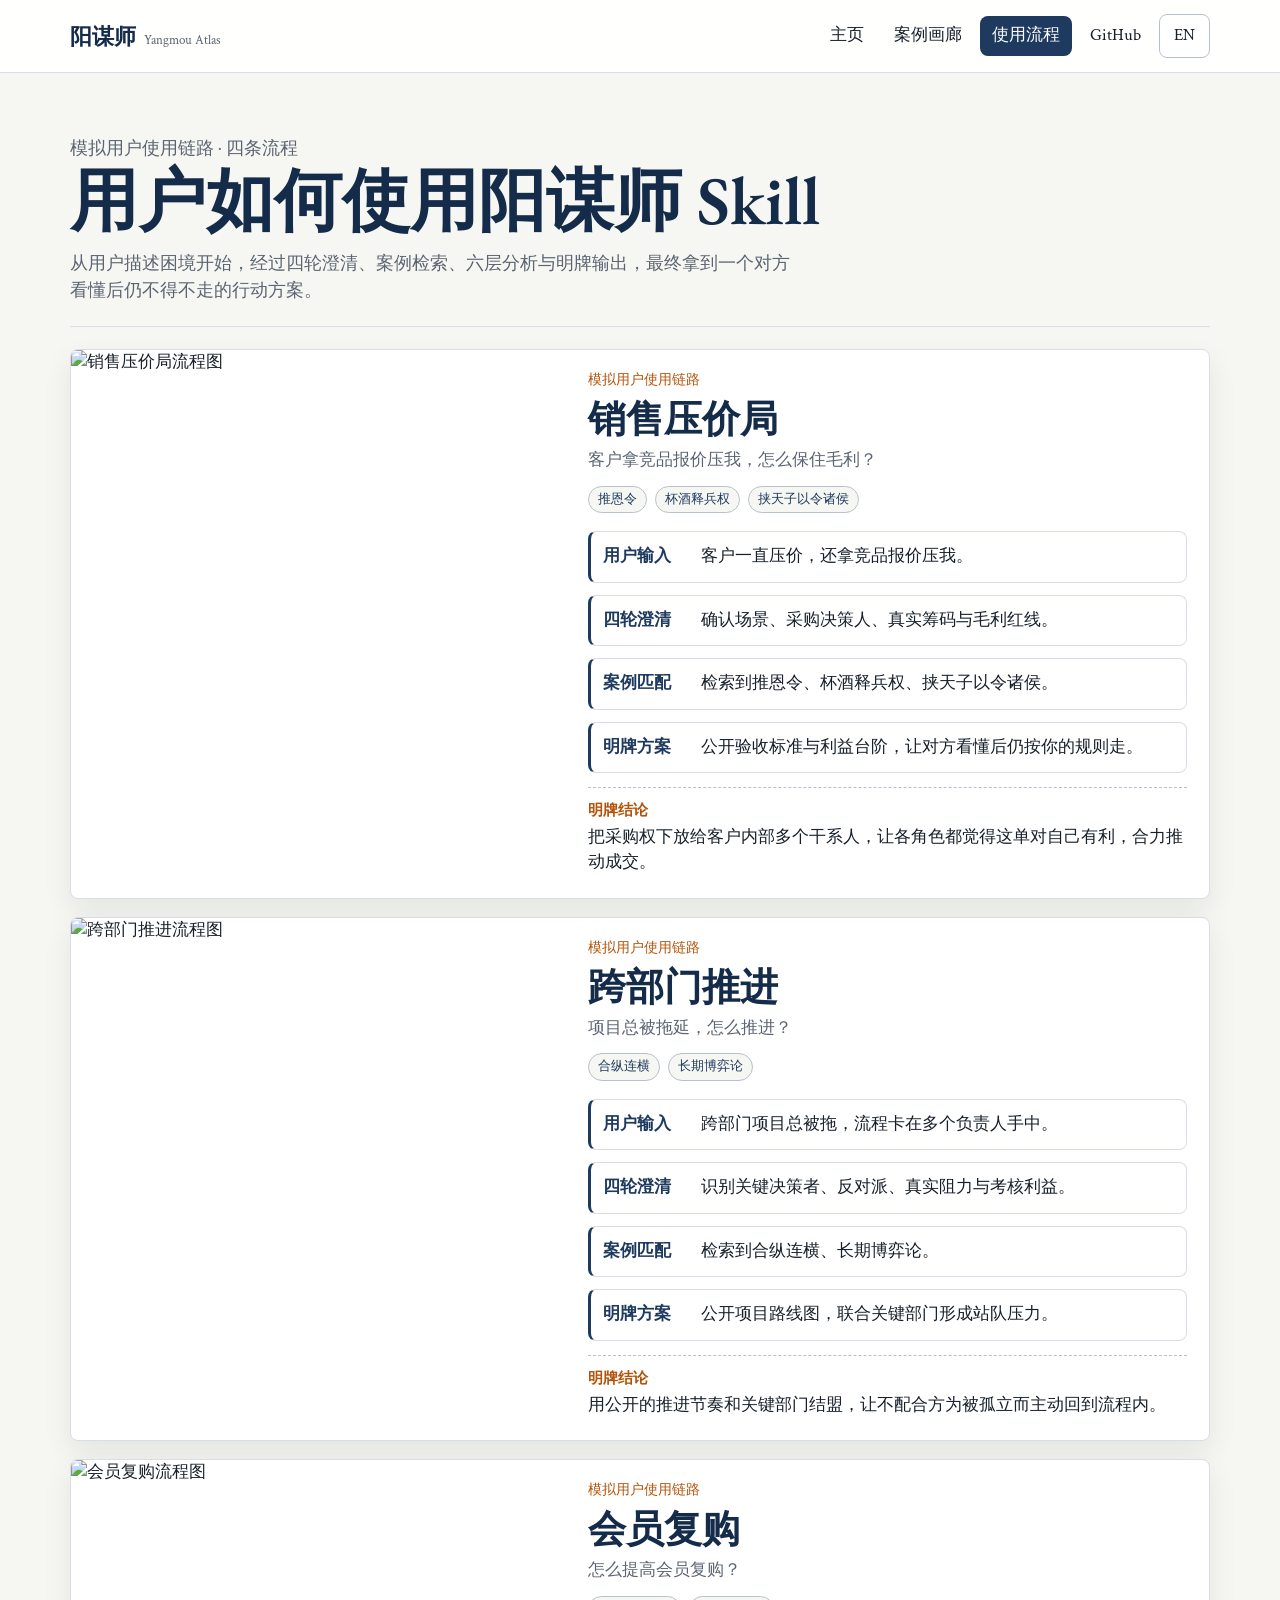
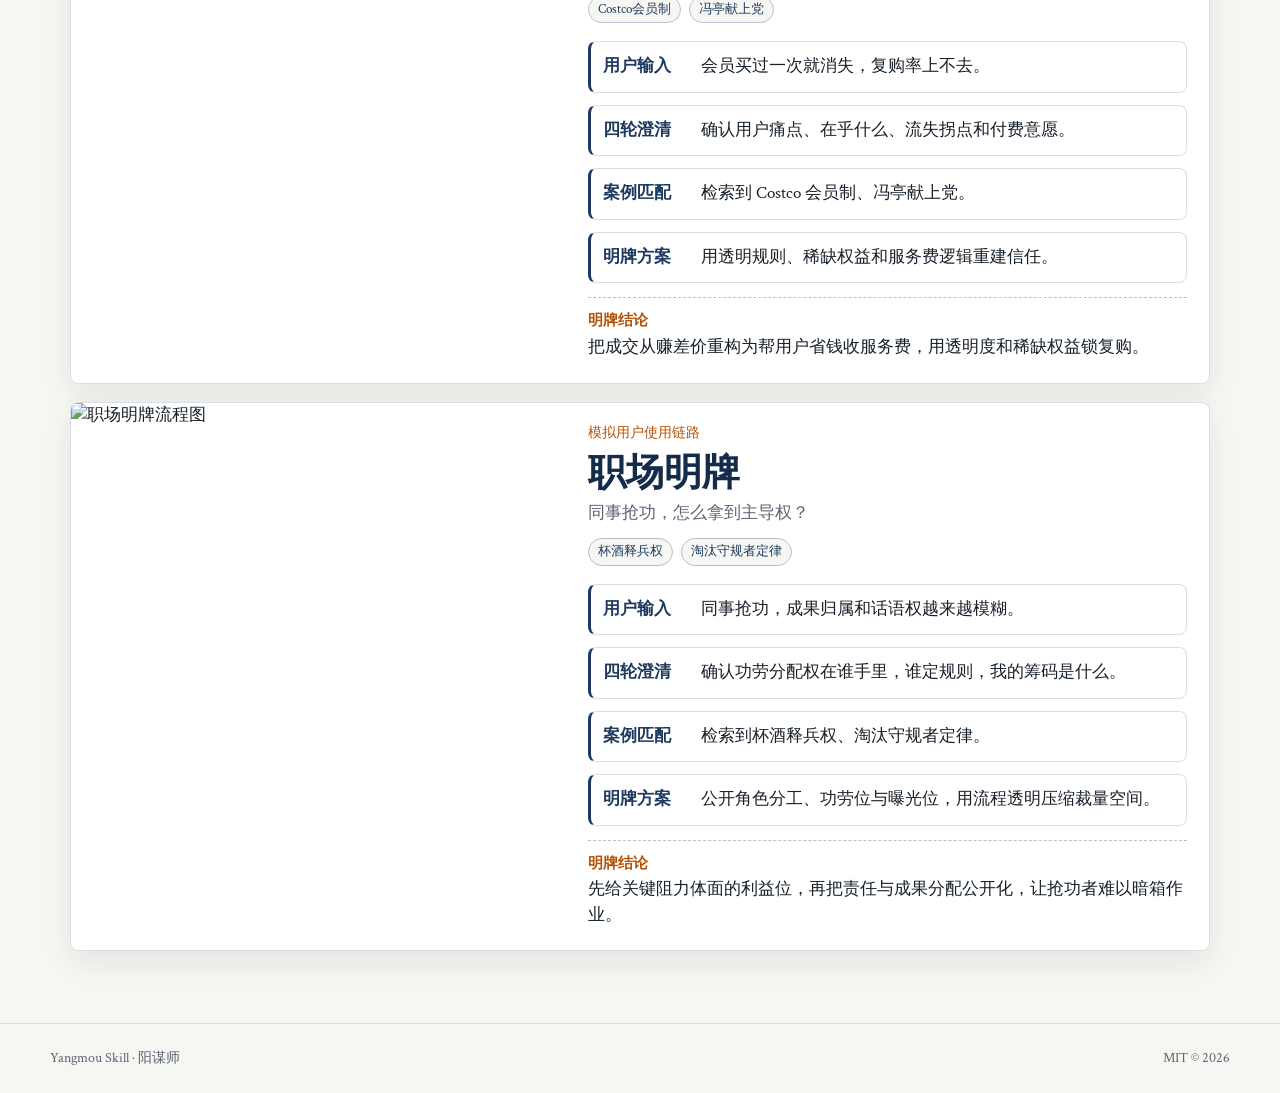
==== docs/flows.html @ ef7ddfec "deploy docs: docs/flows.html" ====
<!DOCTYPE html>
<html lang="zh-CN" data-i18n-title="flows_page_title" data-i18n-description="flows_description">
<head>
  <meta charset="UTF-8">
  <meta name="viewport" content="width=device-width, initial-scale=1.0">
  <title>阳谋师 · 模拟用户使用流程</title>
  <meta name="description" content="四条模拟用户使用阳谋师 Skill 的流程图：销售压价、跨部门推进、会员复购、职场明牌。">
  <meta name="theme-color" content="#f6f7f2">
  <link rel="preconnect" href="https://fonts.googleapis.com">
  <link rel="preconnect" href="https://fonts.gstatic.com" crossorigin>
  <link href="https://fonts.googleapis.com/css2?family=Crimson+Text:ital,wght@0,400;0,600;1,400&family=EB+Garamond:wght@400;500;600;700&display=swap" rel="stylesheet">
  <link rel="stylesheet" href="assets/site.css">
</head>
<body>
  <header class="site-header">
    <div class="header-inner">
      <a class="brand" href="index.html" aria-label="Yangmou home">
        <span>阳谋师</span>
        <small>Yangmou Atlas</small>
      </a>
      <nav class="nav" aria-label="主导航" data-i18n-aria-label="primary_navigation">
        <a href="index.html" data-i18n="home">主页</a>
        <a href="gallery.html" data-i18n="gallery">案例画廊</a>
        <a href="flows.html" aria-current="page" data-i18n="flows_nav">使用流程</a>
        <a href="https://github.com/whishi47/yangmou-skill" target="_blank" rel="noopener">GitHub</a>
      </nav>
    </div>
  </header>

  <main class="page-main flows-page">
    <section class="flows-intro">
      <p class="hero-note" data-i18n="flow_note">模拟用户使用链路 · 四条流程</p>
      <h1 data-i18n="flow_title">用户如何使用阳谋师 Skill</h1>
      <p data-i18n="flow_copy_main">从用户描述困境开始，经过四轮澄清、案例检索、六层分析与明牌输出，最终拿到一个对方看懂后仍不得不走的行动方案。</p>
    </section>
    <section id="flow-grid" class="flow-grid" aria-label="用户使用流程" data-i18n-aria-label="user_flows"></section>
  </main>

  <footer class="footer">
    <div class="footer-inner">
      <span>Yangmou Skill · 阳谋师</span>
      <span>MIT © 2026</span>
    </div>
  </footer>

  <script src="assets/cases.js"></script>
  <script src="assets/user-flows.js"></script>
</body>
</html>
---- docs/assets/site.css ----
:root {
  --paper: #f6f7f2;
  --surface: #ffffff;
  --ink: #17202a;
  --muted: #5b6472;
  --line: #d9dee6;
  --line-strong: #b7c0cd;
  --primary: #1e3a5f;
  --primary-deep: #142b4a;
  --accent: #b45309;
  --accent-soft: #fbe7cd;
  --green: #0f766e;
  --rose: #9f1239;
  --shadow: 0 12px 30px rgba(15, 23, 42, 0.08);
  --radius: 8px;
}

* {
  box-sizing: border-box;
}

html {
  scroll-behavior: smooth;
  scroll-padding-top: 96px;
}

body {
  margin: 0;
  background: var(--paper);
  color: var(--ink);
  font-family: "Crimson Text", "Songti SC", "STSong", Georgia, "Times New Roman", serif;
  font-size: 17px;
  line-height: 1.5;
}

h1, h2, h3, h4 {
  font-family: "EB Garamond", "Songti SC", "STSong", Georgia, serif;
  font-weight: 600;
  line-height: 1.12;
  letter-spacing: 0;
  margin: 0;
}

p {
  margin: 0;
}

a {
  color: var(--primary);
  text-decoration-thickness: 1px;
  text-underline-offset: 3px;
}

a:hover {
  color: var(--accent);
}

button, input, select {
  font: inherit;
}

button, summary, select {
  cursor: pointer;
}

:focus-visible {
  outline: 3px solid var(--accent);
  outline-offset: 2px;
}

.site-header {
  position: sticky;
  top: 0;
  z-index: 10;
  background: rgba(255, 255, 255, 0.92);
  border-bottom: 1px solid var(--line);
  backdrop-filter: blur(12px);
}

.header-inner {
  max-width: 1180px;
  margin: 0 auto;
  padding: 14px 20px;
  display: flex;
  align-items: center;
  justify-content: space-between;
  gap: 16px;
}

.brand {
  display: inline-flex;
  align-items: baseline;
  gap: 8px;
  font-family: "EB Garamond", "Songti SC", Georgia, serif;
  font-size: 22px;
  font-weight: 700;
  color: var(--primary-deep);
  text-decoration: none;
}

.brand small {
  color: var(--muted);
  font-family: "Crimson Text", "Songti SC", serif;
  font-size: 13px;
  font-weight: 400;
}

.nav {
  display: flex;
  align-items: center;
  gap: 6px;
}

.nav a {
  display: inline-flex;
  min-height: 40px;
  align-items: center;
  padding: 6px 12px;
  border-radius: var(--radius);
  color: var(--ink);
  text-decoration: none;
}

.nav a[aria-current="page"] {
  background: var(--primary);
  color: #fff;
}

.page-main {
  max-width: 1180px;
  margin: 0 auto;
  padding: 24px 20px 72px;
}

.hero {
  display: grid;
  grid-template-columns: minmax(0, 1.1fr) minmax(300px, 0.9fr);
  gap: 28px;
  align-items: end;
  padding: 34px 0 30px;
  border-bottom: 1px solid var(--line);
}

.hero h1 {
  max-width: 720px;
  font-size: clamp(38px, 7vw, 76px);
}

.hero p {
  max-width: 640px;
  margin-top: 18px;
  color: var(--muted);
  font-size: 19px;
}

.hero .hero-note {
  padding: 18px 0 2px;
  color: var(--accent);
}

.stats {
  display: grid;
  grid-template-columns: repeat(4, 1fr);
  border: 1px solid var(--line);
  border-radius: var(--radius);
  background: var(--surface);
  box-shadow: var(--shadow);
  overflow: hidden;
}

.stat {
  padding: 18px 16px;
  border-right: 1px solid var(--line);
}

.stat:last-child {
  border-right: 0;
}

.stat strong {
  display: block;
  font-family: "EB Garamond", "Songti SC", Georgia, serif;
  font-size: 34px;
  line-height: 1;
  color: var(--primary);
}

.stat span {
  display: block;
  margin-top: 8px;
  color: var(--muted);
  font-size: 14px;
}

input, select {
  min-height: 44px;
  padding: 9px 12px;
  border: 1px solid var(--line-strong);
  border-radius: var(--radius);
  background: #fff;
  color: var(--ink);
}

input:focus, select:focus {
  border-color: var(--primary);
}

button, .pill-button {
  min-height: 44px;
  padding: 8px 14px;
  border: 1px solid var(--line-strong);
  border-radius: var(--radius);
  background: var(--surface);
  color: var(--ink);
  transition: background 160ms ease, border-color 160ms ease, color 160ms ease;
}

button.primary, .pill-button.active, .chip.active {
  background: var(--primary);
  border-color: var(--primary);
  color: #fff;
}

button:hover, .pill-button:hover {
  border-color: var(--accent);
  color: var(--accent);
}

.result-list {
  display: grid;
  gap: 14px;
  margin-top: 18px;
}

.result-card {
  display: grid;
  grid-template-columns: auto 1fr;
  gap: 14px;
  padding: 16px;
  border: 1px solid var(--line);
  border-left: 4px solid var(--primary);
  border-radius: var(--radius);
  background: var(--surface);
}

.result-card .rank {
  width: 44px;
  height: 44px;
  display: grid;
  place-items: center;
  border-radius: 50%;
  background: var(--primary);
  color: #fff;
  font-family: "EB Garamond", Georgia, serif;
  font-weight: 700;
}

.result-card h3 {
  font-size: 22px;
}

.result-card .meta {
  color: var(--muted);
  font-size: 14px;
}

.result-card p {
  margin-top: 8px;
}

.filter-grid {
  display: grid;
  grid-template-columns: repeat(4, minmax(0, 1fr));
  gap: 12px;
  padding: 16px 0;
}

.filter-field label {
  display: block;
  margin-bottom: 6px;
  color: var(--muted);
  font-size: 13px;
}

.filter-field select {
  width: 100%;
}

.chip-row {
  display: flex;
  flex-wrap: wrap;
  gap: 8px;
  padding: 0 0 14px;
}

.chip {
  min-height: 38px;
  padding: 6px 12px;
  border: 1px solid var(--line-strong);
  border-radius: 999px;
  background: var(--surface);
  color: var(--ink);
}

.chip.active {
  background: var(--primary);
  border-color: var(--primary);
  color: #fff;
}

.gallery-meta {
  color: var(--muted);
  font-size: 14px;
  margin-top: 8px;
}

.case-grid {
  display: grid;
  grid-template-columns: repeat(2, minmax(0, 1fr));
  gap: 16px;
  margin-top: 18px;
}

.case-card {
  border: 1px solid var(--line);
  border-radius: var(--radius);
  background: var(--surface);
  box-shadow: var(--shadow);
  overflow: hidden;
  scroll-margin-top: 96px;
}

.case-card-summary {
  display: block;
  padding: 18px 18px 16px;
}

.case-card-summary::-webkit-details-marker {
  display: none;
}

.case-kicker {
  display: flex;
  flex-wrap: wrap;
  gap: 8px;
  align-items: center;
  color: var(--muted);
  font-size: 13px;
  margin-bottom: 8px;
}

.case-kicker .type {
  padding: 2px 8px;
  border: 1px solid var(--line-strong);
  border-radius: 999px;
  background: var(--paper);
}

.case-card h3 {
  font-size: 27px;
}

.case-card .summary {
  margin-top: 10px;
}

.pillar-row {
  display: flex;
  flex-wrap: wrap;
  gap: 6px;
  margin-top: 12px;
}

.pill {
  padding: 3px 9px;
  border-radius: 999px;
  font-size: 13px;
  background: var(--primary);
  color: #fff;
}

.pill.green {
  background: var(--green);
}

.pill.accent {
  background: var(--accent);
}

.tag-row {
  display: flex;
  flex-wrap: wrap;
  gap: 6px;
  margin-top: 12px;
  color: var(--muted);
  font-size: 13px;
}

.details-body {
  border-top: 1px solid var(--line);
  padding: 18px;
  background: #fbfcf9;
}

.detail-block {
  margin-top: 12px;
  padding-top: 12px;
  border-top: 1px dashed var(--line-strong);
}

.detail-block h4 {
  font-size: 15px;
  color: var(--primary);
  margin-bottom: 6px;
}

.field-grid {
  display: grid;
  grid-template-columns: repeat(2, minmax(0, 1fr));
  gap: 12px;
  margin-top: 10px;
}

.field-box {
  padding: 10px;
  border: 1px solid var(--line);
  border-radius: var(--radius);
  background: var(--surface);
}

.field-box h5 {
  margin: 0 0 6px;
  color: var(--accent);
  font-size: 13px;
}

.empty-state {
  grid-column: 1 / -1;
  padding: 40px 20px;
  text-align: center;
  border: 1px dashed var(--line-strong);
  border-radius: var(--radius);
  color: var(--muted);
}

.footer {
  border-top: 1px solid var(--line);
  padding: 24px 20px;
  color: var(--muted);
  font-size: 14px;
}

.footer-inner {
  max-width: 1180px;
  margin: 0 auto;
  display: flex;
  justify-content: space-between;
  gap: 12px;
  flex-wrap: wrap;
}

@media (max-width: 900px) {
  .hero {
    grid-template-columns: 1fr;
  }
  .filter-grid {
    grid-template-columns: repeat(2, minmax(0, 1fr));
  }
  .case-grid {
    grid-template-columns: 1fr;
  }
}

@media (max-width: 560px) {
  body {
    font-size: 16px;
  }
  .header-inner {
    flex-wrap: wrap;
  }
  .nav {
    width: 100%;
    justify-content: flex-end;
  }
  .stats {
    grid-template-columns: repeat(2, 1fr);
  }
  .stat:nth-child(2) {
    border-right: 0;
  }
  .stat:nth-child(-n+2) {
    border-bottom: 1px solid var(--line);
  }
  .filter-grid {
    grid-template-columns: 1fr;
  }
  .field-grid {
    grid-template-columns: 1fr;
  }
}

@media (prefers-reduced-motion: reduce) {
  html {
    scroll-behavior: auto;
  }
  *,
  *::before,
  *::after {
    transition-duration: 0.01ms !important;
    animation-duration: 0.01ms !important;
  }
}

.section-band {
  padding: 34px 0 26px;
  border-bottom: 1px solid var(--line);
}

.section-head {
  display: grid;
  grid-template-columns: minmax(0, 1fr) minmax(280px, 0.8fr);
  gap: 18px;
  align-items: end;
  margin-bottom: 18px;
}

.section-head h2 {
  font-size: clamp(28px, 4vw, 42px);
  color: var(--primary-deep);
}

.section-head p {
  color: var(--muted);
  font-size: 16px;
}

.trio-grid {
  display: grid;
  grid-template-columns: repeat(3, minmax(0, 1fr));
  gap: 14px;
}

.trio-block {
  min-height: 160px;
  padding: 18px;
  border: 1px solid var(--line);
  border-top: 4px solid var(--primary);
  border-radius: var(--radius);
  background: var(--surface);
  box-shadow: var(--shadow);
}

.trio-block:nth-child(2) {
  border-top-color: var(--green);
}

.trio-block:nth-child(3) {
  border-top-color: var(--accent);
}

.trio-block h3 {
  margin-bottom: 10px;
  font-size: 24px;
  color: var(--primary);
}

.trio-block p {
  color: var(--muted);
}

.field-list {
  display: grid;
  grid-template-columns: repeat(7, minmax(0, 1fr));
  gap: 10px;
}

.field-list a {
  min-height: 64px;
  display: grid;
  place-items: center;
  padding: 10px;
  border: 1px solid var(--line-strong);
  border-radius: var(--radius);
  background: var(--surface);
  color: var(--ink);
  text-decoration: none;
  transition: background 160ms ease, border-color 160ms ease, color 160ms ease;
}

.field-list a:hover {
  border-color: var(--accent);
  color: var(--accent);
  background: var(--accent-soft);
}

.book-list {
  display: flex;
  flex-wrap: wrap;
  gap: 10px;
}

.book-link {
  display: inline-flex;
  min-height: 42px;
  align-items: center;
  padding: 8px 14px;
  border: 1px solid var(--line-strong);
  border-radius: 999px;
  background: var(--surface);
  color: var(--ink);
  text-decoration: none;
}

.book-link:hover {
  border-color: var(--primary);
  color: var(--primary);
}

.gallery-intro {
  display: grid;
  grid-template-columns: minmax(0, 1fr);
  padding: 26px 0 22px;
  border-bottom: 1px solid var(--line);
}

.gallery-intro h1 {
  font-size: clamp(40px, 7vw, 68px);
  color: var(--primary-deep);
}

.gallery-intro p {
  max-width: 680px;
  margin-top: 12px;
  color: var(--muted);
  font-size: 18px;
}

.case-card[open] .case-card-summary {
  border-bottom: 1px solid var(--line);
}

.case-card-summary {
  cursor: pointer;
}

.details-body blockquote {
  margin: 10px 0 0;
  padding: 12px 14px;
  border-left: 3px solid var(--accent);
  background: var(--accent-soft);
  color: var(--ink);
  font-style: italic;
}

.source-link {
  margin-top: 14px;
  padding-top: 12px;
  border-top: 1px dashed var(--line-strong);
  font-size: 14px;
  overflow-wrap: anywhere;
}

.tag-sep {
  margin: 0 2px;
  color: var(--line-strong);
}

.flow-preview-grid {
  display: grid;
  grid-template-columns: repeat(4, minmax(0, 1fr));
  gap: 12px;
}

.flow-preview-grid a {
  display: block;
  overflow: hidden;
  border: 1px solid var(--line);
  border-radius: var(--radius);
  background: var(--surface);
  color: var(--ink);
  text-decoration: none;
}

.flow-preview-grid img {
  display: block;
  width: 100%;
  aspect-ratio: 1 / 1;
  object-fit: cover;
  border-bottom: 1px solid var(--line);
}

.flow-preview-grid span {
  display: block;
  padding: 12px 14px;
  font-family: "EB Garamond", "Songti SC", Georgia, serif;
  font-size: 18px;
  font-weight: 600;
}

.flows-intro {
  padding: 26px 0 22px;
  border-bottom: 1px solid var(--line);
}

.flows-intro h1 {
  font-size: clamp(40px, 7vw, 68px);
  color: var(--primary-deep);
}

.flows-intro p {
  max-width: 720px;
  margin-top: 12px;
  color: var(--muted);
  font-size: 18px;
}

.flow-grid {
  display: grid;
  gap: 18px;
  padding-top: 22px;
}

.flow-card {
  display: grid;
  grid-template-columns: minmax(280px, 0.85fr) 1.15fr;
  gap: 20px;
  overflow: hidden;
  border: 1px solid var(--line);
  border-radius: var(--radius);
  background: var(--surface);
  box-shadow: var(--shadow);
  scroll-margin-top: 96px;
}

.flow-media {
  min-height: 100%;
}

.flow-media img {
  display: block;
  width: 100%;
  height: 100%;
  object-fit: cover;
}

.flow-body {
  padding: 20px 22px 22px;
}

.flow-kicker {
  margin-bottom: 6px;
  color: var(--accent);
  font-size: 14px;
}

.flow-card h2 {
  font-size: clamp(28px, 3vw, 40px);
  color: var(--primary-deep);
}

.flow-subtitle {
  margin-top: 8px;
  color: var(--muted);
  font-size: 17px;
}

.flow-cases {
  display: flex;
  flex-wrap: wrap;
  gap: 8px;
  margin-top: 12px;
}

.flow-case {
  padding: 3px 9px;
  border: 1px solid var(--line-strong);
  border-radius: 999px;
  background: var(--paper);
  color: var(--primary);
  font-size: 13px;
}

.flow-steps {
  display: grid;
  gap: 12px;
  margin: 18px 0 0;
  padding: 0;
  list-style: none;
}

.flow-step {
  display: grid;
  grid-template-columns: 86px 1fr;
  gap: 12px;
  padding: 12px;
  border: 1px solid var(--line);
  border-left: 3px solid var(--primary);
  border-radius: var(--radius);
  background: #fff;
}

.flow-step-label {
  color: var(--primary);
  font-weight: 600;
}

.flow-step p {
  margin: 0;
}

.flow-output {
  margin-top: 14px;
  padding-top: 14px;
  border-top: 1px dashed var(--line-strong);
}

.flow-output h3 {
  margin-bottom: 6px;
  color: var(--accent);
  font-size: 15px;
}

@media (max-width: 900px) {
  .section-head {
    grid-template-columns: 1fr;
    align-items: start;
  }
  .trio-grid {
    grid-template-columns: 1fr;
  }
  .field-list {
    grid-template-columns: repeat(4, minmax(0, 1fr));
  }
  .flow-preview-grid {
    grid-template-columns: repeat(2, minmax(0, 1fr));
  }
  .flow-card {
    grid-template-columns: 1fr;
  }
  .flow-media img {
    max-height: 420px;
  }
}

@media (max-width: 560px) {
  .field-list {
    grid-template-columns: repeat(2, minmax(0, 1fr));
  }
  .gallery-intro p {
    font-size: 16px;
  }
  .flow-preview-grid {
    grid-template-columns: 1fr;
  }
  .flow-step {
    grid-template-columns: 1fr;
    gap: 6px;
  }
  .flows-intro p {
    font-size: 16px;
  }
}
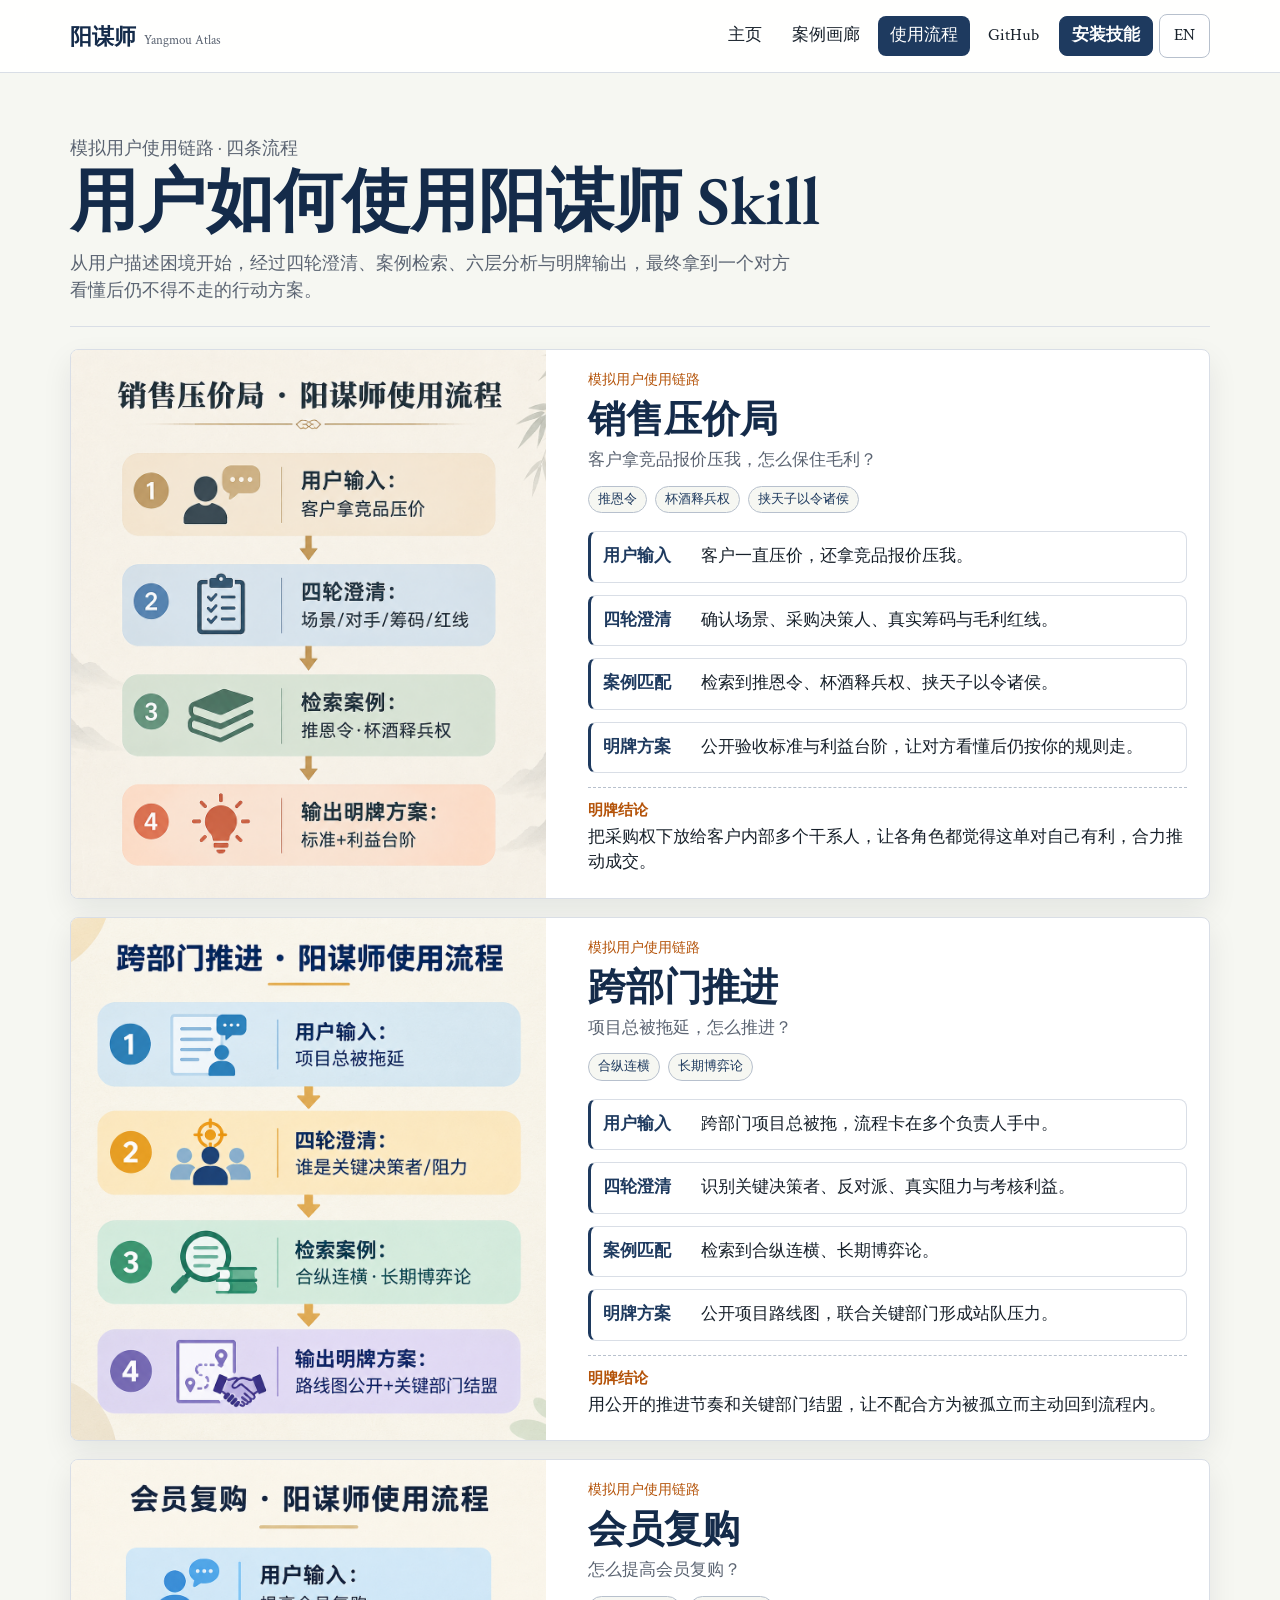
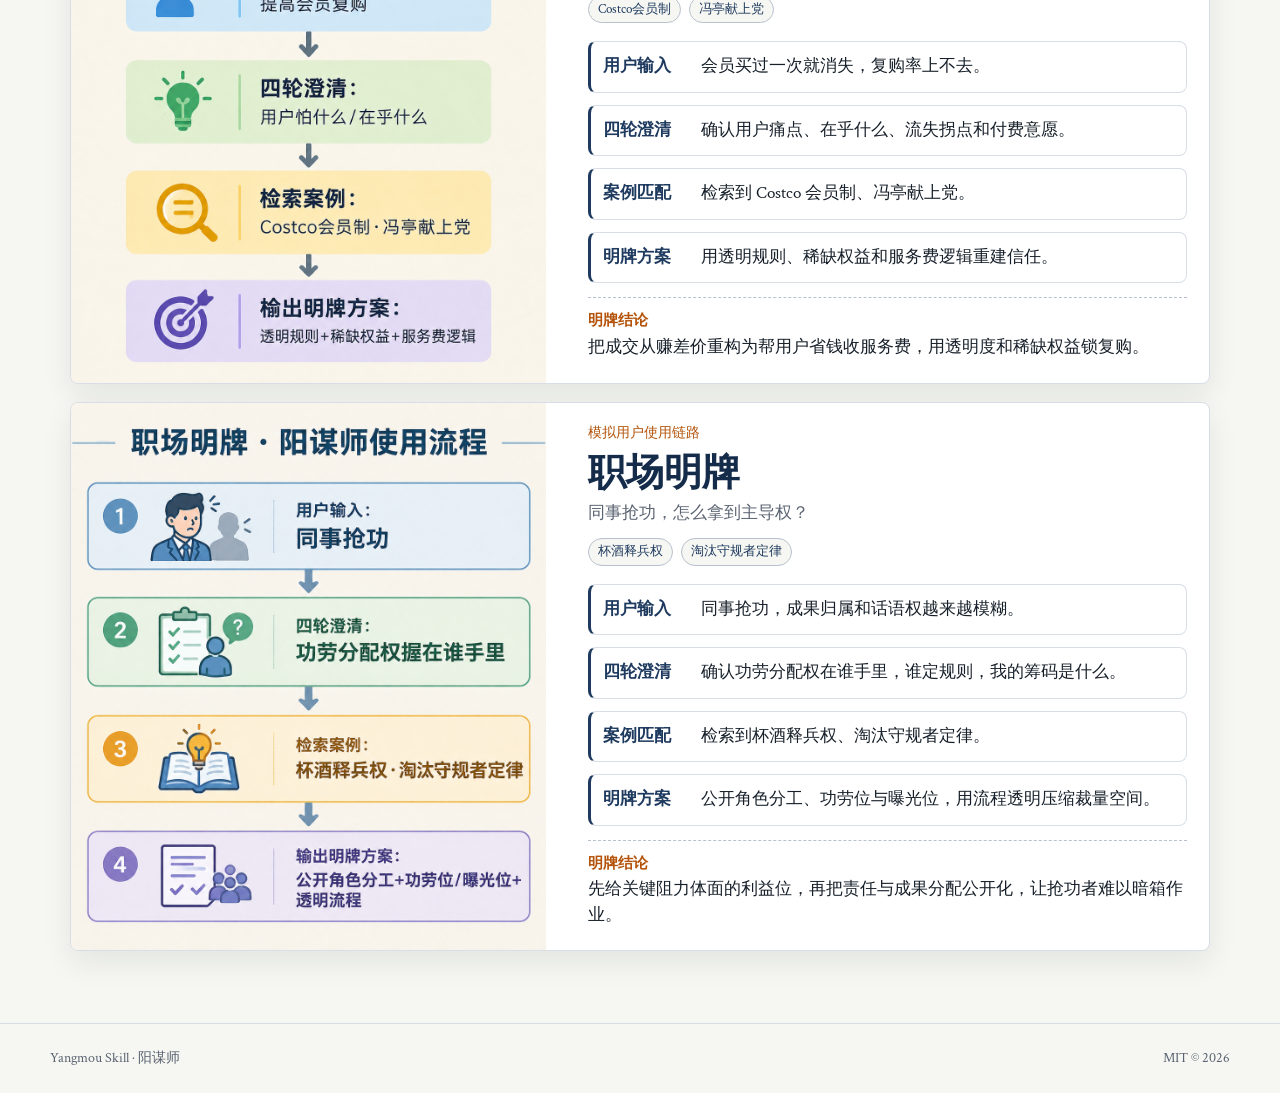
==== commit cada7a20: "feat: add install page and English workflow diagrams" ====
--- a/docs/flows.html
+++ b/docs/flows.html
@@ -23,6 +23,7 @@
         <a href="gallery.html" data-i18n="gallery">案例画廊</a>
         <a href="flows.html" aria-current="page" data-i18n="flows_nav">使用流程</a>
         <a href="https://github.com/whishi47/yangmou-skill" target="_blank" rel="noopener">GitHub</a>
+        <a class="install-link" href="install.html" data-i18n="install_skill">安装技能</a>
       </nav>
     </div>
   </header>
--- a/docs/assets/site.css
+++ b/docs/assets/site.css
@@ -126,6 +126,25 @@
   color: #fff;
 }
 
+.nav .install-link {
+  margin-left: 2px;
+  background: var(--primary);
+  border: 1px solid var(--primary);
+  color: #fff;
+  font-weight: 600;
+  order: 5;
+}
+
+.nav .install-link:hover {
+  background: var(--accent);
+  border-color: var(--accent);
+  color: #fff;
+}
+
+.nav .lang-toggle {
+  order: 6;
+}
+
 .page-main {
   max-width: 1180px;
   margin: 0 auto;
@@ -426,6 +445,76 @@
   border: 1px solid var(--line);
   border-radius: var(--radius);
   background: var(--surface);
+}
+
+.install-page .install-intro {
+  padding: 42px 0 26px;
+  border-bottom: 1px solid var(--line);
+}
+
+.install-page .install-intro h1 {
+  max-width: 720px;
+  font-size: clamp(34px, 5vw, 58px);
+}
+
+.install-page .install-intro p {
+  max-width: 680px;
+  margin-top: 16px;
+  color: var(--muted);
+  font-size: 19px;
+}
+
+.command-panel {
+  margin-top: 28px;
+  border: 1px solid var(--line-strong);
+  border-radius: var(--radius);
+  background: var(--surface);
+  box-shadow: var(--shadow);
+  overflow: hidden;
+}
+
+.command-bar {
+  display: flex;
+  align-items: center;
+  justify-content: space-between;
+  gap: 10px;
+  padding: 10px 14px;
+  border-bottom: 1px solid var(--line);
+  background: #eef0ea;
+  color: var(--muted);
+  font-size: 14px;
+}
+
+.copy-button {
+  min-height: 32px;
+  padding: 5px 10px;
+  border: 0;
+  background: transparent;
+  color: var(--primary);
+  font-weight: 700;
+}
+
+.copy-button:hover {
+  color: var(--accent);
+}
+
+#install-command {
+  margin: 0;
+  padding: 18px 16px;
+  overflow-x: auto;
+  background: #10151c;
+  color: #f4f1e8;
+  font-family: "SFMono-Regular", Consolas, "Liberation Mono", Menlo, monospace;
+  font-size: 14px;
+  line-height: 1.7;
+  white-space: pre-wrap;
+  word-break: break-word;
+}
+
+.secondary-note {
+  padding: 14px 16px 18px;
+  color: var(--muted);
+  font-size: 14px;
 }
 
 .field-box h5 {
